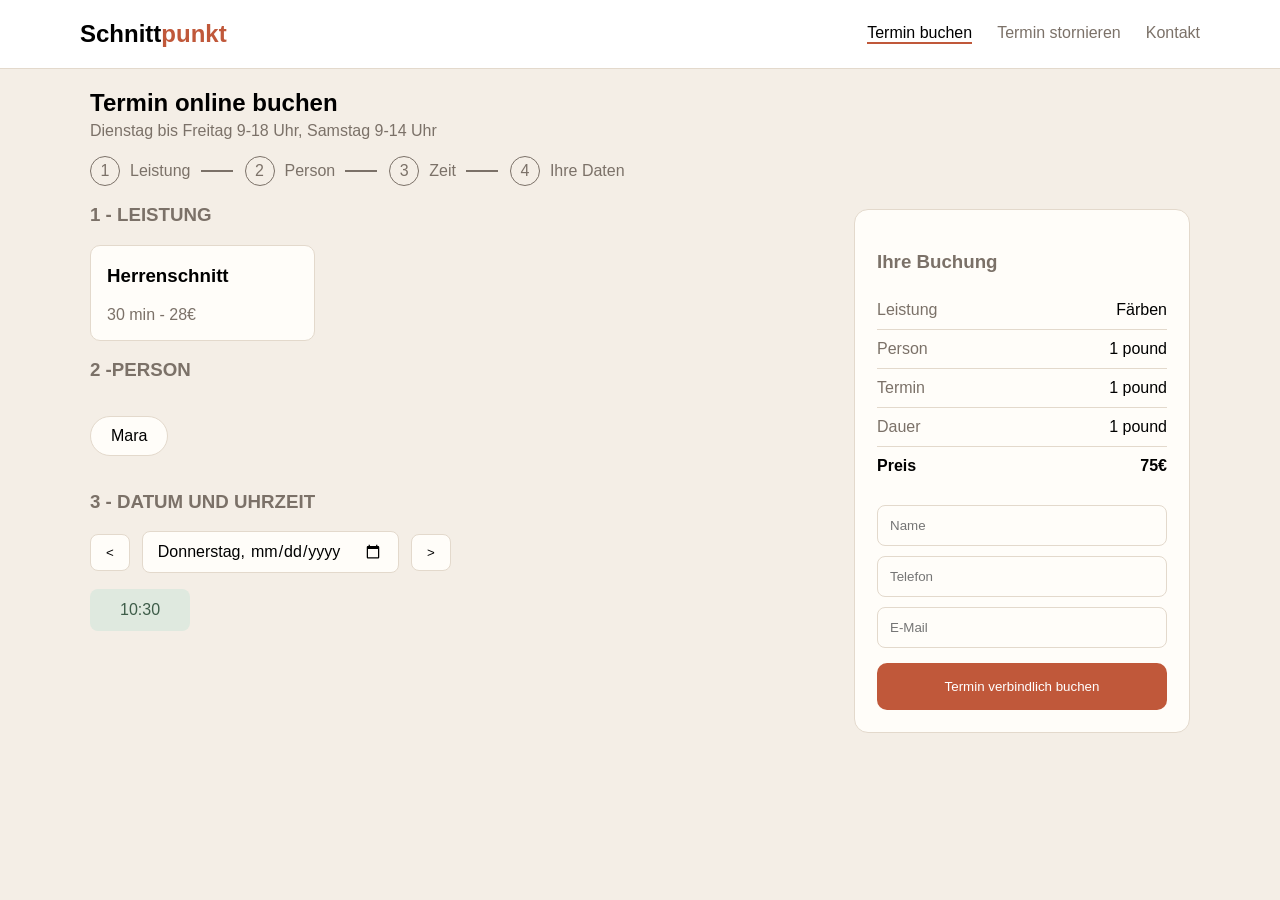
==== index.html @ 9631c25c "Set up basic html and css frontend structure" ====
<!DOCTYPE html>
<html lang="en">
<head>
    <meta charset="UTF-8">
    <meta name="viewport" content="width=device-width, initial-scale=1.0">
    <link rel="stylesheet" href="assets/css/common.css">
    <link rel="stylesheet" href="assets/css/index.css">
    <script src="assets/js/index.js" type="module" defer></script>
    <title>Schnittpunkt</title>
</head>
<body>
    <header>
        <nav id="navbar">
            <a id="logo" href="index.html">
                <h2>Schnitt<span>punkt</span></h2>
            </a>

            <div id="navLinks">
                <a href="#" aria-current="page">Termin buchen</a>
                <a href="#">Termin stornieren</a>
                <a href="#">Kontakt</a>
            </div>
        </nav>
    </header>

    <main>
        <div id="bookingSelection">
            <section id="hero">
                <h1>Termin online buchen</h1>
                <p>Dienstag bis Freitag 9-18 Uhr, Samstag 9-14 Uhr</p>
                <div id="progress">
                    <p>Leistung</p>
                    <p>Person</p>
                    <p>Zeit</p>
                    <p>Ihre Daten</p>
                </div>
            </section>
            
            <section id="serviceOverview">
                <h3>1 - LEISTUNG</h3>
                <div id="serviceCardContainer">
                    <div class="serviceCard">
                        <h3>Herrenschnitt</h3>
                        <p>30 min - 28€</p>
                    </div>
                </div>
            </section>

            <section id="employeeOverview">
                <h3>2 -PERSON</h3>
                <div id="employeeCardContainer">
                    <p>Mara</p>
                </div>
            </section>
            
            <section id="timeslotOverview">
                <h3>3 - DATUM UND UHRZEIT</h3>
                <div id="dateContainer">
                    <button type="button" id="previousDay">&lt;</button>
                    <div id="dateField">
                        <span id="weekday">Donnerstag, </span>
                        <input type="date" id="bookingDate">
                    </div>
                    <button type="button" id="nextDay">&gt;</button>
                </div>

                <div id="timeslotsContainer">
                    <p>10:30</p>
                </div>
            </section>
        </div>

        <div id="bookingOverview">
            <h3>Ihre Buchung</h3>
            <table id="appointmentDetails">
                <tr><td>Leistung</td><td id="service">Färben</td></tr>
                <tr><td>Person</td><td id="employee">1 pound</td></tr>
                <tr><td>Termin</td><td id="date">1 pound</td></tr>
                <tr><td>Dauer</td><td id="duration">1 pound</td></tr>
                <tr><td>Preis</td><td id="sum">75€</td></tr>
            </table>

            <form id="form">
                <input type="text" id="name" name="name" placeholder="Name">
                <input type="text" id="phone" name="phone" placeholder="Telefon">
                <input type="text" id="mail" name="mail" placeholder="E-Mail">

                <button type="submit">Termin verbindlich buchen</button>
            </form>
        </div>
    </main>
</body>
</html>
---- assets/css/common.css ----
body {
    margin: 0;
    font-family: 'Franklin Gothic Medium', 'Arial Narrow', Arial, sans-serif;
    background-color: #f4eee6;
}

main {
    padding-left: 80px;
    padding-right: 80px;
    display: flex;
}

a {
    text-decoration: none;
    color: black;
}

p, h3 {
    color: #7b7168;
}

/*NAVBAR*/
#navbar {
    display: flex;
    justify-content: space-between;
    align-items: center;
    background-color: white;
    padding-left: 80px;
    padding-right: 80px;
    border-bottom: 1px #e3d9cc solid;
}

#logo span {
    color: #c0583a;
}

#navLinks {
    display: flex;
    gap: 25px;
}

#navLinks a{
    color: #7b7168;
}

#navLinks a[aria-current="page"] {
    color: black;
    border-bottom: 2px #c0583a solid;;
    text-underline-offset: 6px;
}
/*HERO*/

#hero h1 {
    margin-bottom: 5px;
}

#hero p {
    margin-top: 0;
}

#progress {
    display: flex;
    align-items: center;
    gap: 12px;
    counter-reset: step;
}

#progress p {
    display: flex;
    align-items: center;
    gap: 10px;
    margin: 0;
    counter-increment: step;
}

#progress p::before {
    content: counter(step);
    display: grid;
    place-items: center;
    width: 28px;
    height: 28px;
    border: 1px solid;
    border-radius: 50%;
}

#progress p:not(:last-child)::after {
    content: "";
    width: 32px;
    height: 2px;
    background-color: currentColor;
}
---- assets/css/index.css ----
main {
    max-width: 1100px;
    margin: 0 auto;
}

#bookingSelection {
    flex: 1;
    min-width: 0;
}

/*SERVICES*/

#serviceCardContainer {
    display: grid;
    grid-template-columns: repeat(3, minmax(0, 1fr));
    gap: 30px;
}

.serviceCard h3 {
    color: black;
}

.serviceCard {
    background-color: #fffdf9;
    border-radius: 10px;
    border: 1px solid #e3d9cc;
    padding: 0 16px;
    cursor: pointer;

}

/*EMPLOYEES*/

#employeeCardContainer {
    display: flex;
    gap: 12px;
}

#employeeCardContainer p {
    padding: 10px 20px;
    color: black;
    background-color: #fffdf9;
    border: 1px solid #e3d9cc;
    border-radius: 25px;
    cursor: pointer;
}

/*APPOINTMENT DATE*/

#dateContainer {
    display: flex;
    align-items: center;
    gap: 12px;
}

#dateContainer button,
#dateContainer p {
    padding: 10px 15px;
    color: black;
    background-color: #fffdf9;
    border: 1px solid #e3d9cc;
    border-radius: 8px;
}

#dateContainer button {
    cursor: pointer;
}

#dateField {
    display: flex;
    align-items: center;
    gap: 5px;
    padding: 10px 15px;
    background-color: #fffdf9;
    border: 1px solid #e3d9cc;
    border-radius: 8px;
}

#dateField input {
    padding: 0;
    border: none;
    background-color: transparent;
    color: black;
    font: inherit;
}

/*TIMESLOTS*/

#timeslotsContainer {
    display: flex;
    flex-wrap: wrap;
    gap: 10px;
}

#timeslotsContainer p {
    padding: 12px 30px;
    color: #3e5d49;
    background-color: #dfe9df;
    border-radius: 8px;
    cursor: pointer;
}

/*APPOINTMENT DETAILS*/

#bookingOverview {
    width: 290px;
    flex-shrink: 0;
    align-self: flex-start;
    margin-top: 140px;
    margin-left: 30px;
    padding: 22px;
    background-color: #fffdf9;
    border: 1px solid #e3d9cc;
    border-radius: 14px;
}

#appointmentDetails {
    width: 100%;
    margin-bottom: 20px;
    border-collapse: collapse;
}

#appointmentDetails td {
    padding: 10px 0;
    border-bottom: 1px solid #e3d9cc;
}

#appointmentDetails td:first-child {
    color: #7b7168;
}

#appointmentDetails td:last-child {
    text-align: right;
}

#appointmentDetails tr:last-child td {
    border: none;
    color: black;
    font-weight: bold;
}

#form {
    display: flex;
    flex-direction: column;
    gap: 10px;
}

#form input {
    padding: 12px;
    background-color: #fffdf9;
    border: 1px solid #e3d9cc;
    border-radius: 8px;
}

#form button {
    margin-top: 5px;
    padding: 16px;
    color: white;
    background-color: #c0583a;
    border: none;
    border-radius: 10px;
    cursor: pointer;
}
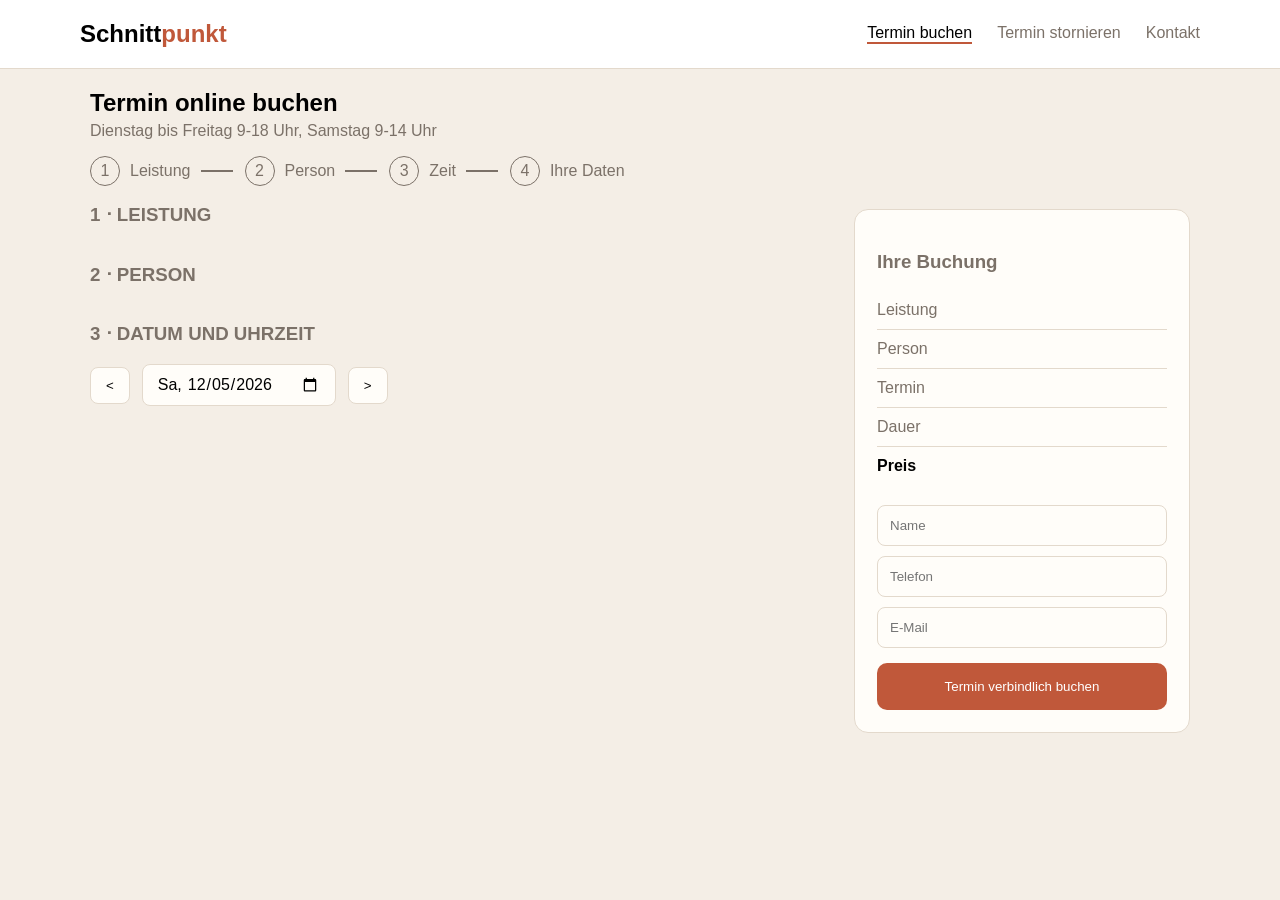
==== commit 51153d92: "added: service and employee selection, available time slots, and booking summary" ====
--- a/index.html
+++ b/index.html
@@ -37,47 +37,38 @@
             </section>
             
             <section id="serviceOverview">
-                <h3>1 - LEISTUNG</h3>
-                <div id="serviceCardContainer">
-                    <div class="serviceCard">
-                        <h3>Herrenschnitt</h3>
-                        <p>30 min - 28€</p>
-                    </div>
-                </div>
+                <h3>1 ⋅ LEISTUNG</h3>
+                <div id="serviceCardContainer"></div>
             </section>
 
             <section id="employeeOverview">
-                <h3>2 -PERSON</h3>
-                <div id="employeeCardContainer">
-                    <p>Mara</p>
-                </div>
+                <h3>2 ⋅ PERSON</h3>
+                <div id="employeeCardContainer"></div>
             </section>
             
             <section id="timeslotOverview">
-                <h3>3 - DATUM UND UHRZEIT</h3>
+                <h3>3 ⋅ DATUM UND UHRZEIT</h3>
                 <div id="dateContainer">
                     <button type="button" id="previousDay">&lt;</button>
                     <div id="dateField">
-                        <span id="weekday">Donnerstag, </span>
+                        <span id="weekday"></span>
                         <input type="date" id="bookingDate">
                     </div>
                     <button type="button" id="nextDay">&gt;</button>
                 </div>
 
-                <div id="timeslotsContainer">
-                    <p>10:30</p>
-                </div>
+                <div id="timeslotsContainer"></div>
             </section>
         </div>
 
         <div id="bookingOverview">
             <h3>Ihre Buchung</h3>
             <table id="appointmentDetails">
-                <tr><td>Leistung</td><td id="service">Färben</td></tr>
-                <tr><td>Person</td><td id="employee">1 pound</td></tr>
-                <tr><td>Termin</td><td id="date">1 pound</td></tr>
-                <tr><td>Dauer</td><td id="duration">1 pound</td></tr>
-                <tr><td>Preis</td><td id="sum">75€</td></tr>
+                <tr><td>Leistung</td><td id="service"></td></tr>
+                <tr><td>Person</td><td id="employee"></td></tr>
+                <tr><td>Termin</td><td id="date"></td></tr>
+                <tr><td>Dauer</td><td id="duration"></td></tr>
+                <tr><td>Preis</td><td id="sum"></td></tr>
             </table>
 
             <form id="form">
--- a/assets/css/index.css
+++ b/assets/css/index.css
@@ -29,6 +29,11 @@
 
 }
 
+.serviceCard.selected {
+    background-color: #f5e2da;
+    border-color: #c0583a;
+}
+
 /*EMPLOYEES*/
 
 #employeeCardContainer {
@@ -43,6 +48,12 @@
     border: 1px solid #e3d9cc;
     border-radius: 25px;
     cursor: pointer;
+}
+
+#employeeCardContainer p.selected {
+    background-color: #302b26;
+    border-color: #302b26;
+    color: white;
 }
 
 /*APPOINTMENT DATE*/
@@ -92,12 +103,29 @@
     gap: 10px;
 }
 
+#timeslotsContainer p, 
+#message {
+    padding: 12px 30px;
+    border-radius: 8px;
+}
+
 #timeslotsContainer p {
-    padding: 12px 30px;
+    background-color: #dfe9df;
+    cursor: pointer;
     color: #3e5d49;
-    background-color: #dfe9df;
-    border-radius: 8px;
-    cursor: pointer;
+}
+
+#timeslotsContainer #message {
+    background-color: #e9dfdf;
+    color: #5d3e3e;
+    cursor: initial;
+}
+
+
+
+#timeslotsContainer p.selected {
+    background-color: #c0583a;
+    color: white;
 }
 
 /*APPOINTMENT DETAILS*/
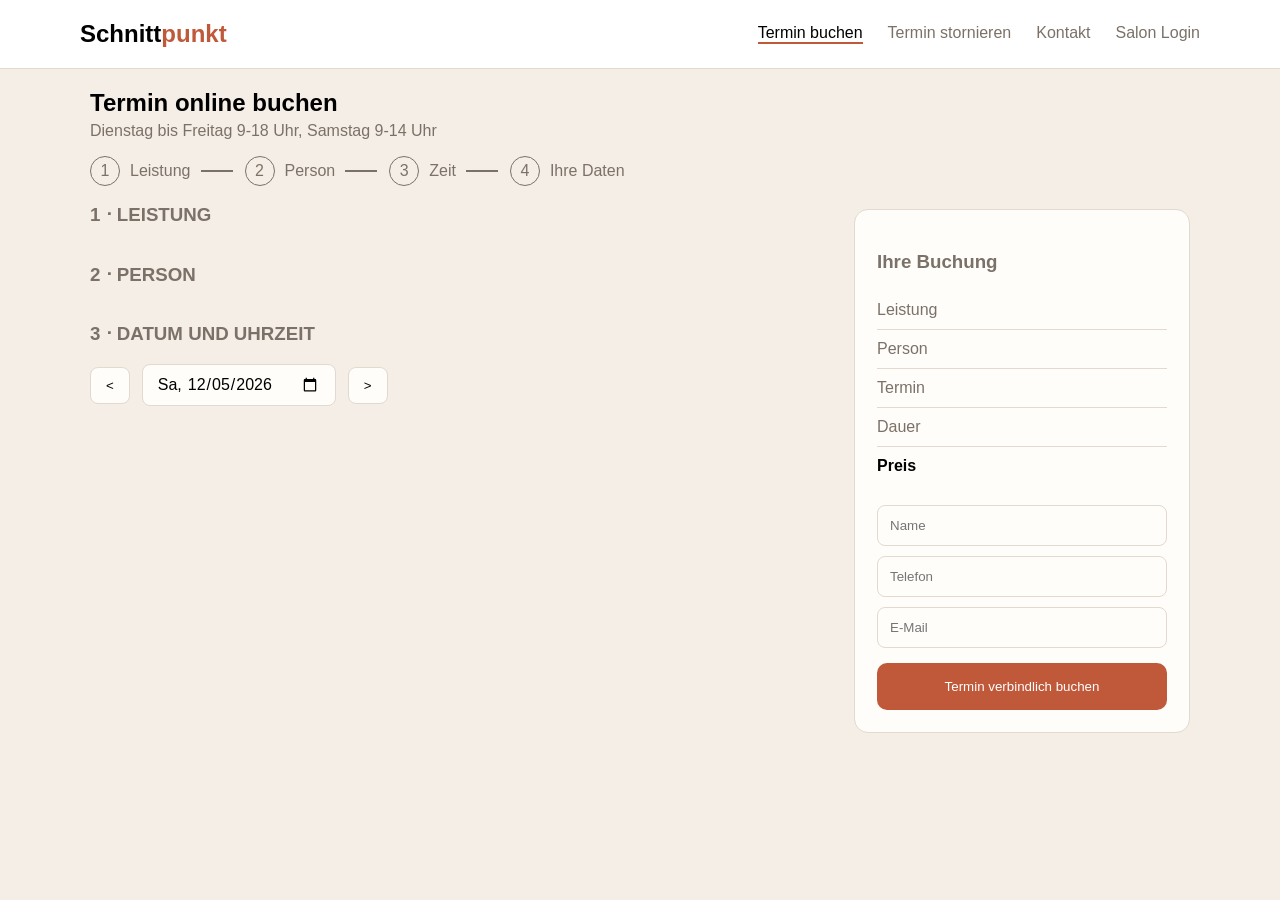
==== commit 55cc876a: "added: salon appointment overview" ====
--- a/index.html
+++ b/index.html
@@ -17,8 +17,9 @@
 
             <div id="navLinks">
                 <a href="#" aria-current="page">Termin buchen</a>
-                <a href="#">Termin stornieren</a>
+                <a href="assets/html/cancellation.html">Termin stornieren</a>
                 <a href="#">Kontakt</a>
+                <a href="assets/html/salon.html">Salon Login</a>
             </div>
         </nav>
     </header>
@@ -72,9 +73,9 @@
             </table>
 
             <form id="form">
-                <input type="text" id="name" name="name" placeholder="Name">
-                <input type="text" id="phone" name="phone" placeholder="Telefon">
-                <input type="text" id="mail" name="mail" placeholder="E-Mail">
+                <input type="text" id="name" name="name" placeholder="Name" required>
+                <input type="tel" id="phone" name="phone" placeholder="Telefon" required>
+                <input type="email" id="mail" name="mail" placeholder="E-Mail" required>
 
                 <button type="submit">Termin verbindlich buchen</button>
             </form>
